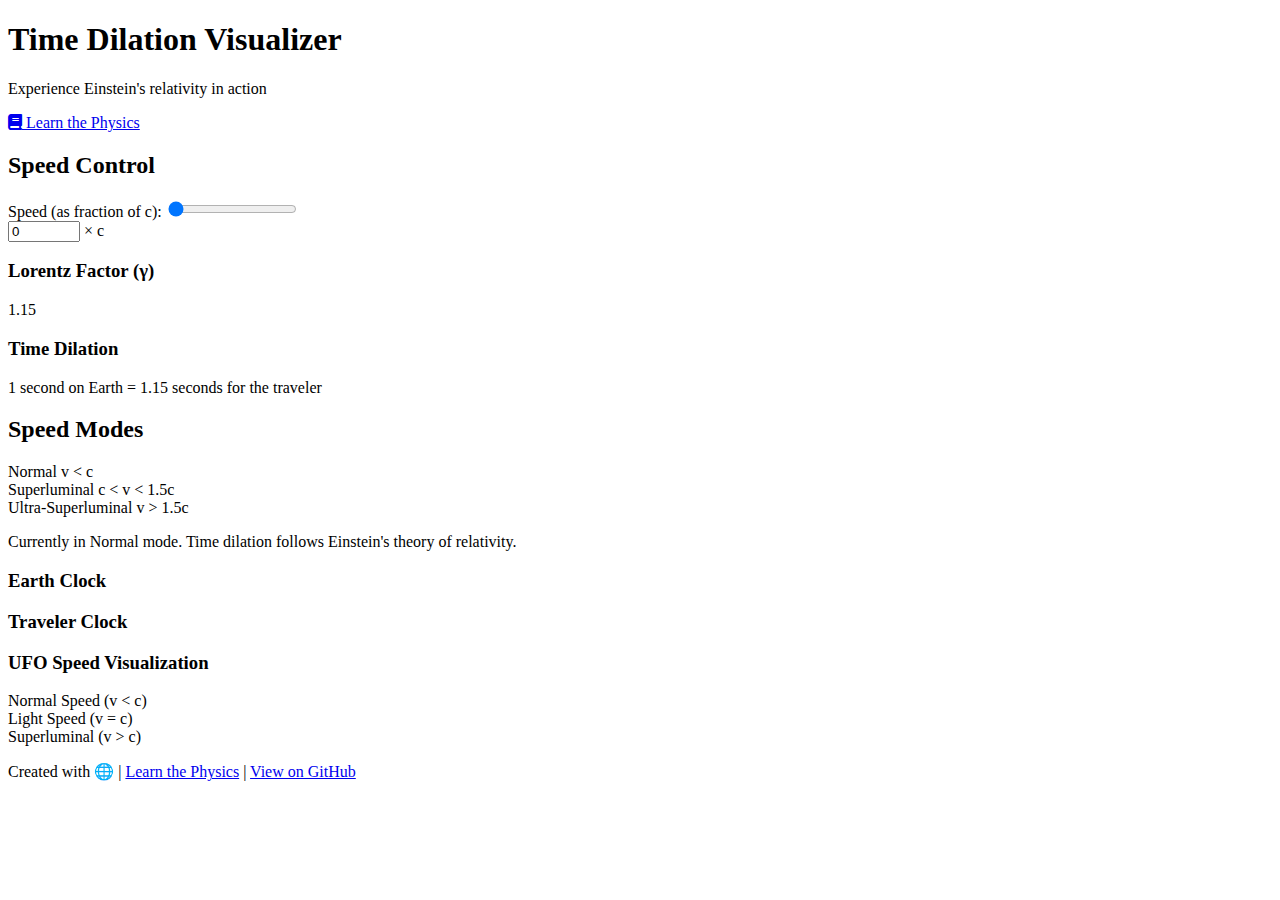
==== index.html @ 4be1224f "Add files via upload" ====
<!DOCTYPE html>
<html lang="en">
<head>
    <meta charset="UTF-8">
    <meta name="viewport" content="width=device-width, initial-scale=1.0">
    <meta name="description" content="Interactive Time Dilation Calculator - Visualize relativistic effects">
    <meta name="theme-color" content="#050505">
    <title>Time Dilation Visualizer</title>
    <!-- Favicon -->
    <link rel="icon" type="image/svg+xml" href="images/icon.svg">
    <link rel="icon" type="image/svg+xml" sizes="16x16" href="images/icon-16.svg">
    <link rel="icon" type="image/svg+xml" sizes="32x32" href="images/icon-32.svg">
    <!-- Prevent caching -->
    <meta http-equiv="Cache-Control" content="no-cache, no-store, must-revalidate">
    <meta http-equiv="Pragma" content="no-cache">
    <meta http-equiv="Expires" content="0">
    <!-- Direct CSS link to ensure it loads -->
    <link rel="stylesheet" href="css/style.css">
    <!-- Galaxy Background CSS -->
    <link rel="stylesheet" href="css/galaxy-background.css">
    <!-- Font Awesome for icons -->
    <link rel="stylesheet" href="https://cdnjs.cloudflare.com/ajax/libs/font-awesome/6.4.0/css/all.min.css">
    <!-- GSAP for animations -->
    <script src="https://cdnjs.cloudflare.com/ajax/libs/gsap/3.12.2/gsap.min.js"></script>
    <!-- PWA Support -->
    <link rel="manifest" href="manifest.json">
    <link rel="apple-touch-icon" href="images/icon-192.png">
    <!-- Error handling -->
    <script>
        // Global error handler
        window.onerror = function(message, source, lineno, colno, error) {
            console.error('JavaScript Error:', message, 'at', source, 'line:', lineno);
            alert('An error occurred: ' + message + '\nPlease check the console for details.');
            return true;
        };
    </script>
</head>
<body class="no-scroll">
    <!-- Galaxy Background Canvas will be created by JavaScript -->
    <div id="stars-container"></div>
    <div id="speed-lines-container"></div>
    <!-- Black hole and warp effects will be added by JavaScript -->
    
    <div class="app-container">
        <header>
            <div class="header-content">
                <h1 class="compact-heading">Time Dilation Visualizer</h1>
                <p class="tagline compact-tagline">Experience Einstein's relativity in action</p>
            </div>
            <div class="header-actions">
                <a href="explanation.html" class="learn-more-btn" title="Learn about the physics"><i class="fas fa-book"></i> Learn the Physics</a>
            </div>
        </header>

        <main class="main-layout">
            <div class="left-panel">
                <section class="calculator-section">
                    <div class="calculator-container">
                        <h2>Speed Control</h2>
                        <form id="dilation-form">
                            <div class="input-group">
                                <label for="speed-input">Speed (as fraction of c):</label>
                                <input type="range" id="speed-slider" min="0" max="2" step="0.01" value="0">
                                <div class="speed-display-container">
                                    <input type="number" id="speed-input" min="0" max="2" step="0.01" value="0">
                                    <span class="unit">× c</span>
                                </div>
                            </div>
                            <div class="result-container">
                                <div class="result-item glow-effect">
                                    <h3>Lorentz Factor (γ)</h3>
                                    <div id="lorentz-factor" class="result-value">1.15</div>
                                </div>
                                <div class="result-item glow-effect">
                                    <h3>Time Dilation</h3>
                                    <div id="time-dilation" class="result-value">
                                        1 second on Earth = <span id="dilated-time">1.15</span> seconds for the traveler
                                    </div>
                                </div>
                            </div>
                        </form>
                    </div>
                </section>

                <section class="mode-indicator-section">
                    <h2>Speed Modes</h2>
                    <div class="mode-indicators">
                        <div class="mode-indicator normal-mode active" data-mode="normal">
                            <span class="mode-dot"></span>
                            <div class="mode-info">
                                <span class="mode-label">Normal</span>
                                <span class="mode-range">v < c</span>
                            </div>
                        </div>
                        <div class="mode-indicator superluminal-mode" data-mode="superluminal">
                            <span class="mode-dot"></span>
                            <div class="mode-info">
                                <span class="mode-label">Superluminal</span>
                                <span class="mode-range">c < v < 1.5c</span>
                            </div>
                        </div>
                        <div class="mode-indicator ultra-superluminal-mode" data-mode="ultra">
                            <span class="mode-dot"></span>
                            <div class="mode-info">
                                <span class="mode-label">Ultra-Superluminal</span>
                                <span class="mode-range">v > 1.5c</span>
                            </div>
                        </div>
                    </div>
                    <div class="mode-description">
                        <p id="mode-description-text">
                            Currently in <span class="mode-name">Normal</span> mode. Time dilation follows Einstein's theory of relativity.
                        </p>
                    </div>
                </section>
            </div>

            <div class="right-panel">
                <section class="visualization-section">
                    <div class="visualization-container">
                        <div class="clocks-container">
                            <div class="earth-clock clock">
                                <h3>Earth Clock</h3>
                                <div class="clock-face glow-effect" id="earth-clock-face">
                                    <div class="clock-hand hour-hand" id="earth-hour-hand"></div>
                                    <div class="clock-hand minute-hand" id="earth-minute-hand"></div>
                                    <div class="clock-hand second-hand" id="earth-second-hand"></div>
                                    <div class="clock-center"></div>
                                    <div class="clock-numbers"></div>
                                </div>
                            </div>
                            <div class="traveler-clock clock">
                                <h3>Traveler Clock</h3>
                                <div class="clock-face glow-effect" id="traveler-clock-face">
                                    <div class="clock-hand hour-hand" id="traveler-hour-hand"></div>
                                    <div class="clock-hand minute-hand" id="traveler-minute-hand"></div>
                                    <div class="clock-hand second-hand" id="traveler-second-hand"></div>
                                    <div class="clock-center"></div>
                                    <div class="clock-numbers"></div>
                                </div>
                            </div>
                        </div>
                        
                        <div class="ufo-visual-card">
                            <h3>UFO Speed Visualization</h3>
                            <div class="ufo-visual-container">
                                <div class="ufo-visual-scene" id="ufo-visual-scene">
                                    <div class="ufo-visual-item" id="ufo-visual-normal">
                                        <div class="ufo-visual-saucer">
                                            <div class="ufo-visual-dome"></div>
                                            <div class="ufo-visual-body"></div>
                                            <div class="ufo-visual-lights"></div>
                                        </div>
                                        <div class="ufo-visual-label">Normal Speed (v < c)</div>
                                        <div class="ufo-visual-stars"></div>
                                    </div>
                                    <div class="ufo-visual-item" id="ufo-visual-lightspeed">
                                        <div class="ufo-visual-saucer">
                                            <div class="ufo-visual-dome"></div>
                                            <div class="ufo-visual-body"></div>
                                            <div class="ufo-visual-lights"></div>
                                            <div class="ufo-visual-trail"></div>
                                        </div>
                                        <div class="ufo-visual-label">Light Speed (v = c)</div>
                                        <div class="ufo-visual-stars"></div>
                                    </div>
                                    <div class="ufo-visual-item" id="ufo-visual-superluminal">
                                        <div class="ufo-visual-saucer">
                                            <div class="ufo-visual-dome"></div>
                                            <div class="ufo-visual-body"></div>
                                            <div class="ufo-visual-lights"></div>
                                            <div class="ufo-visual-trail"></div>
                                        </div>
                                        <div class="ufo-visual-blackhole"></div>
                                        <div class="ufo-visual-label">Superluminal (v > c)</div>
                                        <div class="ufo-visual-stars"></div>
                                    </div>
                                </div>
                            </div>
                        </div>
                        
                        <div class="ufo-effects-card">
                        </div>
                    </div>
                </section>
            </div>
        </main>

        <footer>
            <p>Created with 🌐 | <a href="explanation.html">Learn the Physics</a> | <a href="https://github.com/pranjalprateek6/time-dilation-visualizer" target="_blank">View on GitHub</a></p>
        </footer>
    </div>

    <!-- Galaxy Background Script -->
    <script src="js/galaxy-background.js"></script>
    <!-- Direct script inclusion to ensure it loads -->
    <script src="js/main.js"></script>
    <script>
        // Register service worker for PWA support
        if ('serviceWorker' in navigator) {
            window.addEventListener('load', () => {
                navigator.serviceWorker.register('/service-worker.js')
                    .then(registration => {
                        console.log('Service Worker registered with scope:', registration.scope);
                    })
                    .catch(error => {
                        console.error('Service Worker registration failed:', error);
                    });
            });
        }
        
        // Update mode description based on speed
        function updateModeDescription(speed) {
            const modeDescriptionText = document.getElementById('mode-description-text');
            const modeIndicators = document.querySelectorAll('.mode-indicator');
            
            // Remove active class from all indicators
            modeIndicators.forEach(indicator => {
                indicator.classList.remove('active');
            });
            
            let modeName, modeDescription;
            
            if (speed >= 1.5) {
                // Ultra-superluminal
                modeName = "Ultra-Superluminal";
                modeDescription = "Exploring exotic physics with imaginary time. This is purely theoretical.";
                document.querySelector('.mode-indicator[data-mode="ultra"]').classList.add('active');
            } else if (speed >= 1) {
                // Superluminal
                modeName = "Superluminal";
                modeDescription = "Beyond light speed where time flows backwards. A theoretical visualization.";
                document.querySelector('.mode-indicator[data-mode="superluminal"]').classList.add('active');
            } else {
                // Normal
                modeName = "Normal";
                modeDescription = "Time dilation follows Einstein's theory of relativity.";
                document.querySelector('.mode-indicator[data-mode="normal"]').classList.add('active');
            }
            
            modeDescriptionText.innerHTML = `Currently in <span class="mode-name">${modeName}</span> mode. ${modeDescription}`;
        }
        
        // Add event listener to update mode description when speed changes
        document.addEventListener('DOMContentLoaded', function() {
            const speedSlider = document.getElementById('speed-slider');
            const speedInput = document.getElementById('speed-input');
            
            if (speedSlider) {
                speedSlider.addEventListener('input', function() {
                    updateModeDescription(parseFloat(this.value));
                });
            }
            
            if (speedInput) {
                speedInput.addEventListener('input', function() {
                    updateModeDescription(parseFloat(this.value));
                });
            }
            
            // Initial update
            updateModeDescription(0.5);
            
            // Add click event listeners to mode indicators
            document.querySelectorAll('.mode-indicator').forEach(indicator => {
                indicator.addEventListener('click', function() {
                    let targetSpeed;
                    
                    switch(this.getAttribute('data-mode')) {
                        case 'normal':
                            targetSpeed = 0.5;
                            break;
                        case 'superluminal':
                            targetSpeed = 1.2;
                            break;
                        case 'ultra':
                            targetSpeed = 1.7;
                            break;
                        default:
                            targetSpeed = 0.5;
                    }
                    
                    // Update slider and input values
                    if (speedSlider) speedSlider.value = targetSpeed;
                    if (speedInput) speedInput.value = targetSpeed;
                    
                    // Trigger the change event
                    const event = new Event('input');
                    speedSlider.dispatchEvent(event);
                });
            });
        });
    </script>
</body>
</html>
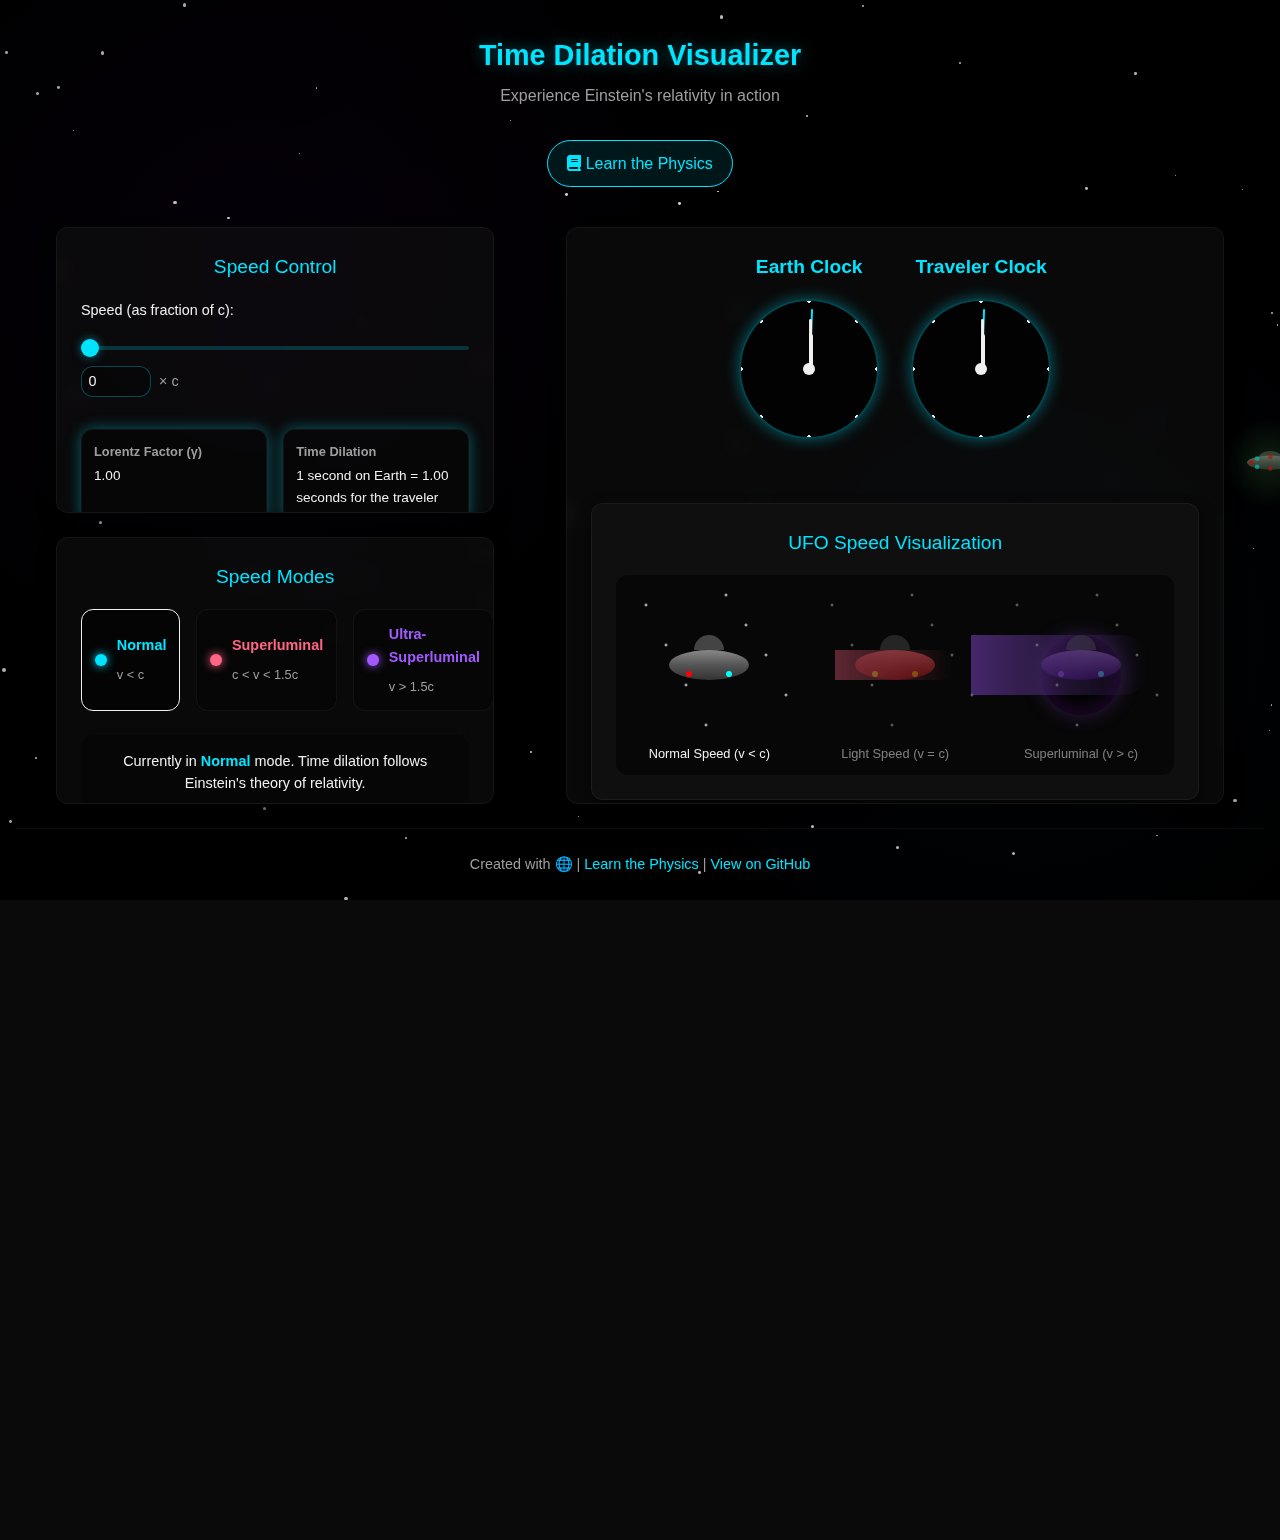
==== commit 22d2bb26: "index.html" ====
--- a/index.html
+++ b/index.html
@@ -187,7 +187,7 @@
         </main>
 
         <footer>
-            <p>Created with 🌐 | <a href="explanation.html">Learn the Physics</a> | <a href="https://github.com/pranjalprateek6/time-dilation-visualizer" target="_blank">View on GitHub</a></p>
+            <p>Created with 🌐 | <a href="explanation.html">Learn the Physics</a> | <a href="https://github.com/pranjalprateek6/Time-Dilation-Visualizer" target="_blank">View on GitHub</a></p>
         </footer>
     </div>
 
@@ -292,4 +292,4 @@
         });
     </script>
 </body>
-</html> +</html> 
--- a/css/style.css
+++ b/css/style.css
@@ -0,0 +1,2214 @@
+/* Global Styles */
+:root {
+    --primary-color: #00e5ff;
+    --secondary-color: #ff6584;
+    --tertiary-color: #a259ff;
+    --background-color: #0a0a0a;
+    --surface-color: #121212;
+    --dark-color: #000000;
+    --light-color: #f0f0f0;
+    --gray-color: #9e9e9e;
+    --success-color: #38b000;
+    --border-radius: 12px;
+    --box-shadow: 0 8px 16px rgba(0, 0, 0, 0.6);
+    --transition: all 0.3s ease;
+    --glow: 0 0 15px rgba(0, 229, 255, 0.4);
+    --superluminal-glow: 0 0 20px rgba(255, 101, 132, 0.5);
+    --ultra-superluminal-glow: 0 0 25px rgba(162, 89, 255, 0.6);
+}
+
+* {
+    margin: 0;
+    padding: 0;
+    box-sizing: border-box;
+}
+
+body {
+    font-family: 'Segoe UI', Tahoma, Geneva, Verdana, sans-serif;
+    line-height: 1.6;
+    color: var(--light-color);
+    background-color: var(--background-color);
+    background-image: 
+        radial-gradient(circle at 10% 20%, rgba(0, 229, 255, 0.05) 0%, transparent 30%),
+        radial-gradient(circle at 90% 80%, rgba(255, 101, 132, 0.05) 0%, transparent 30%),
+        linear-gradient(to bottom, var(--background-color), var(--dark-color));
+    background-attachment: fixed;
+    overflow-x: hidden;
+    transition: background-color 1s ease;
+}
+
+/* No scroll for the first page */
+body.no-scroll {
+    height: 100vh;
+    overflow: hidden;
+}
+
+/* App container for full-height layout */
+.app-container {
+    display: flex;
+    flex-direction: column;
+    height: 100vh;
+    max-height: 100vh;
+    margin-right: 1rem;
+    margin-left: 1rem;
+}
+
+/* Superluminal state */
+body.superluminal {
+    background-color: var(--dark-color);
+    background-image: 
+        radial-gradient(circle at 10% 20%, rgba(255, 101, 132, 0.1) 0%, transparent 30%),
+        radial-gradient(circle at 90% 80%, rgba(255, 101, 132, 0.1) 0%, transparent 30%),
+        linear-gradient(to bottom, #1a0010, var(--dark-color));
+    transition: background-color 0.8s ease, background-image 0.8s ease;
+}
+
+/* Ultra-superluminal state (for speeds > 1.5c) */
+body.ultra-superluminal {
+    background-color: var(--dark-color);
+    background-image: 
+        radial-gradient(circle at 10% 20%, rgba(162, 89, 255, 0.15) 0%, transparent 30%),
+        radial-gradient(circle at 90% 80%, rgba(162, 89, 255, 0.15) 0%, transparent 30%),
+        linear-gradient(to bottom, #100030, var(--dark-color));
+    transition: background-color 0.8s ease, background-image 0.8s ease;
+}
+
+body.superluminal .primary-color {
+    color: var(--secondary-color);
+}
+
+body.superluminal .glow-effect {
+    box-shadow: var(--superluminal-glow);
+}
+
+body.ultra-superluminal .primary-color {
+    color: var(--tertiary-color);
+}
+
+body.ultra-superluminal .glow-effect {
+    box-shadow: var(--ultra-superluminal-glow);
+}
+
+/* Stars container */
+#stars-container {
+    position: fixed;
+    top: 0;
+    left: 0;
+    width: 100%;
+    height: 100%;
+    z-index: -1;
+    pointer-events: none;
+    overflow: hidden;
+}
+
+/* Star element */
+.star {
+    position: absolute;
+    background-color: #fff;
+    border-radius: 50%;
+    animation: twinkle 4s infinite ease-in-out;
+}
+
+@keyframes twinkle {
+    0%, 100% { opacity: 0.3; }
+    50% { opacity: 1; }
+}
+
+/* Header links and buttons */
+a {
+    color: var(--primary-color);
+    text-decoration: none;
+    transition: var(--transition);
+}
+
+a:hover {
+    color: var(--primary-color);
+    text-shadow: var(--glow);
+}
+
+body.superluminal a {
+    color: var(--secondary-color);
+}
+
+body.superluminal a:hover {
+    color: var(--secondary-color);
+    text-shadow: var(--superluminal-glow);
+}
+
+body.ultra-superluminal a {
+    color: var(--tertiary-color);
+}
+
+body.ultra-superluminal a:hover {
+    color: var(--tertiary-color);
+    text-shadow: var(--ultra-superluminal-glow);
+}
+
+/* Footer links should change with mode */
+footer {
+    padding: 1rem;
+    text-align: center;
+    font-size: 0.9rem;
+    color: var(--gray-color);
+    border-top: 1px solid rgba(255, 255, 255, 0.05);
+    flex-shrink: 0;
+}
+
+footer i {
+    color: var(--secondary-color);
+    margin: 0 0.2rem;
+}
+
+/* Footer links should change with mode */
+footer a {
+    color: var(--primary-color);
+    transition: var(--transition);
+}
+
+footer a:hover {
+    color: var(--primary-color);
+    text-shadow: var(--glow);
+}
+
+body.superluminal footer a {
+    color: var(--secondary-color);
+}
+
+body.superluminal footer a:hover {
+    color: var(--secondary-color);
+    text-shadow: var(--superluminal-glow);
+}
+
+body.ultra-superluminal footer a {
+    color: var(--tertiary-color);
+}
+
+body.ultra-superluminal footer a:hover {
+    color: var(--tertiary-color);
+    text-shadow: var(--ultra-superluminal-glow);
+}
+
+/* Layout */
+header, footer {
+    padding: 1.5rem;
+    text-align: center;
+}
+
+header {
+    display: flex;
+    flex-direction: column;
+    align-items: center;
+    justify-content: center;
+    padding-top: 2rem;
+    padding-bottom: 1rem;
+    flex-shrink: 0;
+}
+
+.header-content {
+    margin-bottom: 1rem;
+}
+
+nav {
+    margin-top: 0.5rem;
+}
+
+/* Learn More button */
+.learn-more-btn {
+    display: inline-block;
+    padding: 0.6rem 1.2rem;
+    background-color: rgba(0, 229, 255, 0.1);
+    border: 1px solid var(--primary-color);
+    border-radius: 30px;
+    color: var(--primary-color);
+    font-weight: 500;
+    transition: var(--transition);
+}
+
+.learn-more-btn:hover {
+    background-color: rgba(0, 229, 255, 0.2);
+    transform: translateY(-2px);
+    box-shadow: 0 4px 8px rgba(0, 229, 255, 0.2);
+}
+
+body.superluminal .learn-more-btn {
+    background-color: rgba(255, 101, 132, 0.1);
+    border-color: var(--secondary-color);
+    color: var(--secondary-color);
+}
+
+body.superluminal .learn-more-btn:hover {
+    background-color: rgba(255, 101, 132, 0.2);
+    box-shadow: 0 4px 8px rgba(255, 101, 132, 0.2);
+}
+
+body.ultra-superluminal .learn-more-btn {
+    background-color: rgba(162, 89, 255, 0.1);
+    border-color: var(--tertiary-color);
+    color: var(--tertiary-color);
+}
+
+body.ultra-superluminal .learn-more-btn:hover {
+    background-color: rgba(162, 89, 255, 0.2);
+    box-shadow: 0 4px 8px rgba(162, 89, 255, 0.2);
+}
+
+h1 {
+    font-size: 2.5rem;
+    margin-bottom: 0.5rem;
+    color: var(--primary-color);
+    text-shadow: var(--glow);
+}
+
+body.superluminal h1 {
+    color: var(--secondary-color);
+    text-shadow: var(--superluminal-glow);
+}
+
+body.ultra-superluminal h1 {
+    color: var(--tertiary-color);
+    text-shadow: var(--ultra-superluminal-glow);
+}
+
+.tagline {
+    font-size: 1.2rem;
+    color: var(--gray-color);
+    margin-bottom: 1rem;
+}
+
+/* Main layout */
+main.main-layout {
+    display: flex;
+    flex: 1;
+    overflow: hidden;
+    gap: 1.5rem;
+    padding: 0;
+    margin-right: 1rem;
+    margin-left: 1rem;
+}
+
+.left-panel,
+.right-panel {
+    display: flex;
+    flex-direction: column;
+    gap: 1.5rem;
+    padding: 1.5rem;
+    max-height: calc(100vh - 120px);
+    overflow-y: auto;
+}
+
+.left-panel {
+    flex: 0 0 40%;
+    min-width: 300px;
+}
+
+.right-panel {
+    flex: 0 0 60%;
+    display: flex;
+    flex-direction: column;
+    gap: 1.5rem;
+    padding: 1.5rem 3rem 1.5rem 1.5rem;
+    max-height: calc(100vh - 120px);
+    overflow-y: auto;
+}
+
+/* Sections */
+section {
+    margin-bottom: 2rem;
+    background-color: rgba(18, 18, 18, 0.5);
+    border-radius: var(--border-radius);
+    box-shadow: var(--box-shadow);
+    overflow: hidden;
+    backdrop-filter: blur(10px);
+    -webkit-backdrop-filter: blur(10px);
+    border: 1px solid rgba(255, 255, 255, 0.05);
+    transition: var(--transition);
+}
+
+section:hover {
+    background-color: rgba(18, 18, 18, 0.7);
+    transform: translateY(-2px);
+}
+
+/* Visualization Section */
+.visualization-section {
+    margin: 0;
+    padding: 1.5rem;
+    background-color: rgba(18, 18, 18, 0.5);
+    border-radius: var(--border-radius);
+    box-shadow: var(--box-shadow);
+    border: 1px solid rgba(255, 255, 255, 0.05);
+}
+
+.visualization-container {
+    margin: 0;
+    display: flex;
+    flex-direction: column;
+    justify-content: space-between;
+    align-items: center;
+    width: 100%;
+    height: 100%;
+}
+
+/* Calculator Section */
+.calculator-section {
+    margin: 0;
+    padding: 1.5rem;
+    background-color: rgba(18, 18, 18, 0.5);
+    border-radius: var(--border-radius);
+    box-shadow: var(--box-shadow);
+    border: 1px solid rgba(255, 255, 255, 0.05);
+}
+
+.calculator-container {
+    width: 100%;
+}
+
+.calculator-container h2 {
+    text-align: center;
+    margin-bottom: 1rem;
+    color: var(--primary-color);
+    font-size: 1.2rem;
+}
+
+body.superluminal .calculator-container h2 {
+    color: var(--secondary-color);
+}
+
+body.ultra-superluminal .calculator-container h2 {
+    color: var(--tertiary-color);
+}
+
+#dilation-form {
+    display: flex;
+    flex-direction: column;
+    gap: 1rem;
+}
+
+.input-group {
+    width: 100%;
+    margin-bottom: 1rem;
+}
+
+.input-group label {
+    display: block;
+    margin-bottom: 0.5rem;
+    font-weight: 500;
+    font-size: 0.9rem;
+}
+
+.result-container {
+    display: grid;
+    grid-template-columns: repeat(2, 1fr);
+    gap: 1rem;
+    width: 100%;
+}
+
+.result-item {
+    padding: 0.75rem;
+    border-radius: var(--border-radius);
+    background-color: rgba(0, 0, 0, 0.3);
+    border: 1px solid rgba(255, 255, 255, 0.05);
+}
+
+.result-item h3 {
+    font-size: 0.8rem;
+    margin-bottom: 0.2rem;
+    color: var(--gray-color);
+}
+
+.result-value {
+    font-size: 0.85rem;
+    font-weight: 500;
+    color: var(--light-color);
+}
+
+/* Slider and input styling */
+input[type="range"] {
+    -webkit-appearance: none;
+    width: 100%;
+    height: 4px;
+    margin: 1rem 0;
+    background: rgba(0, 229, 255, 0.2);
+    border-radius: 2px;
+    transition: var(--transition);
+}
+
+input[type="range"]::-webkit-slider-thumb {
+    -webkit-appearance: none;
+    width: 18px;
+    height: 18px;
+    background: var(--primary-color);
+    border-radius: 50%;
+    cursor: pointer;
+    box-shadow: 0 0 10px rgba(0, 229, 255, 0.5);
+    transition: var(--transition);
+}
+
+input[type="range"]::-moz-range-thumb {
+    width: 18px;
+    height: 18px;
+    background: var(--primary-color);
+    border-radius: 50%;
+    cursor: pointer;
+    box-shadow: 0 0 10px rgba(0, 229, 255, 0.5);
+    transition: var(--transition);
+    border: none;
+}
+
+input[type="range"]:hover::-webkit-slider-thumb {
+    box-shadow: 0 0 15px rgba(0, 229, 255, 0.6);
+}
+
+input[type="range"]:hover::-moz-range-thumb {
+    box-shadow: 0 0 15px rgba(0, 229, 255, 0.6);
+}
+
+body.superluminal input[type="range"] {
+    background: rgba(255, 101, 132, 0.2);
+}
+
+body.superluminal input[type="range"]::-webkit-slider-thumb {
+    background: var(--secondary-color);
+    box-shadow: 0 0 10px rgba(255, 101, 132, 0.5);
+}
+
+body.superluminal input[type="range"]::-moz-range-thumb {
+    background: var(--secondary-color);
+    box-shadow: 0 0 10px rgba(255, 101, 132, 0.5);
+}
+
+body.ultra-superluminal input[type="range"] {
+    background: rgba(162, 89, 255, 0.2);
+}
+
+body.ultra-superluminal input[type="range"]::-webkit-slider-thumb {
+    background: var(--tertiary-color);
+    box-shadow: 0 0 10px rgba(162, 89, 255, 0.5);
+}
+
+body.ultra-superluminal input[type="range"]::-moz-range-thumb {
+    background: var(--tertiary-color);
+    box-shadow: 0 0 10px rgba(162, 89, 255, 0.5);
+}
+
+.speed-display-container {
+    display: flex;
+    align-items: center;
+    gap: 0.5rem;
+}
+
+input[type="number"] {
+    width: 70px;
+    padding: 0.4rem;
+    font-size: 0.9rem;
+    background: rgba(0, 0, 0, 0.3);
+    border: 1px solid rgba(0, 229, 255, 0.3);
+    border-radius: var(--border-radius);
+    color: var(--light-color);
+    transition: var(--transition);
+    -moz-appearance: textfield;
+}
+
+input[type="number"]:hover,
+input[type="number"]:focus {
+    background: rgba(0, 0, 0, 0.5);
+    border-color: var(--primary-color);
+    box-shadow: 0 0 10px rgba(0, 229, 255, 0.3);
+    outline: none;
+}
+
+body.superluminal input[type="number"] {
+    border-color: rgba(255, 101, 132, 0.3);
+}
+
+body.superluminal input[type="number"]:hover,
+body.superluminal input[type="number"]:focus {
+    border-color: var(--secondary-color);
+    box-shadow: 0 0 10px rgba(255, 101, 132, 0.3);
+}
+
+body.ultra-superluminal input[type="number"] {
+    border-color: rgba(162, 89, 255, 0.3);
+}
+
+body.ultra-superluminal input[type="number"]:hover,
+body.ultra-superluminal input[type="number"]:focus {
+    border-color: var(--tertiary-color);
+    box-shadow: 0 0 10px rgba(162, 89, 255, 0.3);
+}
+
+.unit {
+    font-size: 0.9rem;
+    color: var(--gray-color);
+    transition: var(--transition);
+}
+
+/* Remove spinner buttons from number input */
+input[type="number"]::-webkit-inner-spin-button,
+input[type="number"]::-webkit-outer-spin-button {
+    -webkit-appearance: none;
+    margin: 0;
+}
+
+/* Mode Indicator Section */
+.mode-indicator-section {
+    margin: 0;
+    padding: 1.5rem;
+    background-color: rgba(18, 18, 18, 0.5);
+    border-radius: var(--border-radius);
+    box-shadow: var(--box-shadow);
+    border: 1px solid rgba(255, 255, 255, 0.05);
+}
+
+.mode-indicator-section h2 {
+    text-align: center;
+    margin-bottom: 1.5rem;
+    color: var(--primary-color);
+}
+
+body.superluminal .mode-indicator-section h2 {
+    color: var(--secondary-color);
+}
+
+body.ultra-superluminal .mode-indicator-section h2 {
+    color: var(--tertiary-color);
+}
+
+.mode-indicators {
+    display: flex;
+    flex-direction: row;
+    gap: 1rem;
+    margin-bottom: 1.5rem;
+    justify-content: space-between;
+}
+
+.mode-indicator {
+    margin: 0;
+    flex: 1;
+    display: flex;
+    align-items: center;
+    padding: 0.8rem;
+    border-radius: var(--border-radius);
+    background-color: rgba(0, 0, 0, 0.3);
+    border: 1px solid rgba(255, 255, 255, 0.05);
+    transition: var(--transition);
+}
+
+.mode-indicator:hover {
+    background-color: rgba(0, 0, 0, 0.5);
+    transform: translateY(-2px);
+}
+
+.mode-indicator.active {
+    border-color: currentColor;
+    background-color: rgba(0, 0, 0, 0.5);
+}
+
+.mode-dot {
+    width: 12px;
+    height: 12px;
+    border-radius: 50%;
+    margin-right: 10px;
+    transition: var(--transition);
+}
+
+.normal-mode .mode-dot {
+    background-color: var(--primary-color);
+    box-shadow: 0 0 10px var(--primary-color);
+}
+
+.superluminal-mode .mode-dot {
+    background-color: var(--secondary-color);
+    box-shadow: 0 0 10px var(--secondary-color);
+}
+
+.ultra-superluminal-mode .mode-dot {
+    background-color: var(--tertiary-color);
+    box-shadow: 0 0 10px var(--tertiary-color);
+}
+
+.mode-info {
+    min-width: 0;
+    flex: 1;
+    display: flex;
+    flex-direction: column;
+    gap: 0.3rem;
+}
+
+.mode-label {
+    font-weight: 600;
+    font-size: 0.9rem;
+    margin-bottom: 0.2rem;
+    white-space: normal;
+    overflow-wrap: break-word;
+    word-wrap: break-word;
+    hyphens: auto;
+}
+
+.normal-mode .mode-label {
+    color: var(--primary-color);
+}
+
+.superluminal-mode .mode-label {
+    color: var(--secondary-color);
+}
+
+.ultra-superluminal-mode .mode-label {
+    color: var(--tertiary-color);
+}
+
+.mode-range {
+    font-size: 0.8rem;
+    color: var(--gray-color);
+    white-space: normal;
+    overflow-wrap: break-word;
+    word-wrap: break-word;
+    hyphens: auto;
+}
+
+.mode-description {
+    background-color: rgba(0, 0, 0, 0.3);
+    padding: 1rem;
+    border-radius: var(--border-radius);
+    text-align: center;
+    font-size: 0.9rem;
+    line-height: 1.5;
+}
+
+.mode-name {
+    font-weight: 600;
+}
+
+body:not(.superluminal):not(.ultra-superluminal) .mode-name {
+    color: var(--primary-color);
+}
+
+body.superluminal .mode-name {
+    color: var(--secondary-color);
+}
+
+body.ultra-superluminal .mode-name {
+    color: var(--tertiary-color);
+}
+
+/* Clock styling */
+.clock {
+    margin: 0;
+    display: flex;
+    flex-direction: column;
+    align-items: center;
+}
+
+.clock h3 {
+    margin-bottom: 1rem;
+    font-size: 1.2rem;
+    text-align: center;
+}
+
+/* Earth Clock always cyan */
+.earth-clock h3 {
+    color: var(--primary-color);
+}
+
+.earth-clock .clock-face {
+    border-color: rgba(0, 229, 255, 0.3);
+    box-shadow: var(--glow);
+}
+
+.earth-clock .second-hand {
+    background-color: var(--primary-color);
+}
+
+/* Traveler Clock changes with mode */
+.traveler-clock h3 {
+    color: var(--primary-color);
+    transition: var(--transition);
+}
+
+body.superluminal .traveler-clock h3 {
+    color: var(--secondary-color);
+}
+
+body.ultra-superluminal .traveler-clock h3 {
+    color: var(--tertiary-color);
+}
+
+.traveler-clock .clock-face {
+    border-color: rgba(0, 229, 255, 0.3);
+    box-shadow: var(--glow);
+    transition: var(--transition);
+}
+
+body.superluminal .traveler-clock .clock-face {
+    border-color: rgba(255, 101, 132, 0.3);
+    box-shadow: var(--superluminal-glow);
+}
+
+body.ultra-superluminal .traveler-clock .clock-face {
+    border-color: rgba(162, 89, 255, 0.3);
+    box-shadow: var(--ultra-superluminal-glow);
+}
+
+.traveler-clock .second-hand {
+    background-color: var(--primary-color);
+    transition: var(--transition);
+}
+
+body.superluminal .traveler-clock .second-hand {
+    background-color: var(--secondary-color);
+}
+
+body.ultra-superluminal .traveler-clock .second-hand {
+    background-color: var(--tertiary-color);
+}
+
+.clock-face {
+    position: relative;
+    width: 140px;
+    height: 140px;
+    border-radius: 50%;
+    background-color: rgba(0, 0, 0, 0.7);
+    border: 2px solid rgba(255, 255, 255, 0.1);
+    box-shadow: var(--glow);
+    display: flex;
+    justify-content: center;
+    align-items: center;
+    transition: var(--transition);
+}
+
+.earth-clock .clock-face {
+    border-color: rgba(0, 229, 255, 0.3);
+}
+
+.traveler-clock .clock-face {
+    border-color: rgba(0, 229, 255, 0.3);
+}
+
+.clock-hand {
+    position: absolute;
+    bottom: 50%;
+    left: 50%;
+    transform-origin: bottom center;
+    background-color: var(--light-color);
+    border-radius: 10px;
+    transform: translateX(-50%);
+}
+
+.hour-hand {
+    width: 4px;
+    height: 35px;
+    background-color: var(--light-color);
+    z-index: 3;
+}
+
+.minute-hand {
+    width: 3px;
+    height: 50px;
+    background-color: var(--light-color);
+    z-index: 2;
+}
+
+.second-hand {
+    width: 2px;
+    height: 60px;
+    background-color: var(--primary-color);
+    z-index: 1;
+    transition: transform 0.2s cubic-bezier(0.4, 2.08, 0.55, 0.44);
+}
+
+.clock-center {
+    position: absolute;
+    width: 12px;
+    height: 12px;
+    border-radius: 50%;
+    background-color: var(--light-color);
+    z-index: 4;
+}
+
+.clock-numbers {
+    position: absolute;
+    width: 100%;
+    height: 100%;
+}
+
+.clock-numbers::before {
+    content: '';
+    position: absolute;
+    width: 100%;
+    height: 100%;
+    border-radius: 50%;
+    background: 
+        radial-gradient(circle at 50% 0%, var(--light-color) 2px, transparent 2px),
+        radial-gradient(circle at 100% 50%, var(--light-color) 2px, transparent 2px),
+        radial-gradient(circle at 50% 100%, var(--light-color) 2px, transparent 2px),
+        radial-gradient(circle at 0% 50%, var(--light-color) 2px, transparent 2px),
+        radial-gradient(circle at 85.4% 14.6%, var(--light-color) 2px, transparent 2px),
+        radial-gradient(circle at 85.4% 85.4%, var(--light-color) 2px, transparent 2px),
+        radial-gradient(circle at 14.6% 85.4%, var(--light-color) 2px, transparent 2px),
+        radial-gradient(circle at 14.6% 14.6%, var(--light-color) 2px, transparent 2px);
+}
+
+.clock-details {
+    margin-top: 0.5rem;
+    text-align: center;
+    font-size: 0.9rem;
+    color: var(--gray-color);
+}
+
+.clock-time {
+    font-size: 1.1rem;
+    font-weight: 500;
+    color: var(--light-color);
+    margin-bottom: 0.3rem;
+    white-space: normal;
+    overflow-wrap: break-word;
+    word-wrap: break-word;
+    hyphens: auto;
+}
+
+.clock-date {
+    font-size: 0.8rem;
+}
+
+/* Spaceship styling */
+.spaceship-container {
+    position: relative;
+    width: 100%;
+    height: 80px;
+    display: flex;
+    align-items: center;
+    justify-content: center;
+    margin: 2rem 0;
+}
+
+.spaceship {
+    position: relative;
+    font-size: 2rem;
+    color: var(--light-color);
+    z-index: 2;
+    transition: transform 0.5s ease;
+    animation: moveSpaceship 3s infinite alternate ease-in-out;
+}
+
+.spaceship i {
+    filter: drop-shadow(0 0 5px var(--primary-color));
+    transition: var(--transition);
+}
+
+body.superluminal .spaceship i {
+    filter: drop-shadow(0 0 5px var(--secondary-color));
+}
+
+body.ultra-superluminal .spaceship i {
+    filter: drop-shadow(0 0 5px var(--tertiary-color));
+}
+
+.spaceship-trail {
+    position: absolute;
+    height: 3px;
+    width: 80%;
+    background: linear-gradient(to right, transparent, var(--primary-color));
+    top: 50%;
+    left: 10%;
+    transform: translateY(-50%);
+    z-index: 1;
+    opacity: 0.6;
+    border-radius: 3px;
+    animation: trailPulse 2s infinite;
+}
+
+body.superluminal .spaceship-trail {
+    background: linear-gradient(to right, transparent, var(--secondary-color));
+    animation: trailPulseFast 1.5s infinite;
+}
+
+body.ultra-superluminal .spaceship-trail {
+    background: linear-gradient(to right, transparent, var(--tertiary-color));
+    animation: trailPulseFaster 1s infinite;
+}
+
+/* Animations */
+@keyframes moveSpaceship {
+    0% {
+        transform: translateX(-20px);
+    }
+    100% {
+        transform: translateX(20px);
+    }
+}
+
+@keyframes trailPulse {
+    0% {
+        opacity: 0.3;
+    }
+    50% {
+        opacity: 0.6;
+    }
+    100% {
+        opacity: 0.3;
+    }
+}
+
+@keyframes trailPulseFast {
+    0% {
+        opacity: 0.4;
+    }
+    50% {
+        opacity: 0.7;
+    }
+    100% {
+        opacity: 0.4;
+    }
+}
+
+@keyframes trailPulseFaster {
+    0% {
+        opacity: 0.5;
+    }
+    50% {
+        opacity: 0.8;
+    }
+    100% {
+        opacity: 0.5;
+    }
+}
+
+/* Responsive styles */
+@media (max-width: 1200px) {
+    .left-panel {
+        flex: 0 0 45%;
+    }
+    
+    .right-panel {
+        flex: 0 0 55%;
+    }
+}
+
+@media (max-width: 992px) {
+    main.main-layout {
+        flex-direction: column;
+    }
+
+    .left-panel,
+    .right-panel {
+        flex: none;
+        width: 100%;
+        max-width: none;
+    }
+
+    .clocks-container {
+        grid-template-columns: repeat(2, 1fr);
+        gap: 1rem;
+    }
+}
+
+@media (max-width: 768px) {
+    #dilation-form {
+        flex-direction: column;
+        gap: 1rem;
+    }
+    
+    .input-group, .result-container {
+        width: 100%;
+    }
+    
+    .result-container {
+        flex-direction: row;
+        flex-wrap: wrap;
+    }
+    
+    .result-item {
+        flex: 1 1 calc(50% - 0.4rem);
+        min-width: 200px;
+    }
+
+    .clocks-container {
+        grid-template-columns: 1fr;
+    }
+
+    .ufo-visual-container {
+        height: 300px;
+    }
+    
+    .ufo-visual-scene {
+        flex-direction: column;
+    }
+    
+    .ufo-visual-item {
+        width: 100%;
+        height: 33.33%;
+    }
+    
+    .ufo-visual-label {
+        bottom: 0;
+    }
+
+    .explanation-page {
+        padding: 1rem;
+    }
+    
+    .explanation-page .content {
+        padding: 1.5rem;
+    }
+    
+    .explanation-page h1 {
+        font-size: 1.8rem;
+    }
+    
+    .explanation-page h2 {
+        font-size: 1.3rem;
+    }
+    
+    .explanation-page h3 {
+        font-size: 1.1rem;
+    }
+
+    .calculator-section,
+    .mode-indicator-section,
+    .clock-card,
+    .ufo-speed-card,
+    .ufo-visual-card,
+    .ufo-effects-card,
+    .visualization-section {
+        padding: 1.25rem;
+    }
+
+    .left-panel,
+    .right-panel {
+        padding: 1.25rem;
+        gap: 1.25rem;
+    }
+    
+    .right-panel {
+        padding-right: 2.5rem;
+    }
+
+    main.main-layout {
+        gap: 1.25rem;
+    }
+
+    .result-item {
+        padding: 0.6rem;
+    }
+    
+    .result-item h3 {
+        font-size: 0.75rem;
+    }
+    
+    .result-value {
+        font-size: 0.8rem;
+    }
+
+    .clock-card {
+        margin-bottom: 3rem;
+    }
+    
+    .clocks-container {
+        margin-bottom: 3rem;
+    }
+
+    .clock-card::after {
+        bottom: -1.5rem;
+    }
+}
+
+@media (max-width: 480px) {
+    .left-panel,
+    .right-panel {
+        padding: 1rem;
+        gap: 1rem;
+    }
+    
+    .right-panel {
+        padding-right: 2rem;
+    }
+
+    .calculator-section,
+    .mode-indicator-section,
+    .clock-card,
+    .ufo-speed-card,
+    .ufo-visual-card,
+    .ufo-effects-card,
+    .visualization-section {
+        padding: 1rem;
+    }
+
+    h1 {
+        font-size: 1.8rem;
+    }
+    
+    .tagline {
+        font-size: 1rem;
+    }
+    
+    #speed-slider {
+        margin-bottom: 0.5rem;
+    }
+    
+    .clock-face {
+        width: 120px;
+        height: 120px;
+    }
+    
+    .hour-hand {
+        height: 30px;
+    }
+    
+    .minute-hand {
+        height: 45px;
+    }
+    
+    .second-hand {
+        height: 55px;
+    }
+
+    .clock-card {
+        margin-bottom: 2.5rem;
+    }
+    
+    .clocks-container {
+        margin-bottom: 2.5rem;
+    }
+
+    .clock-card::after {
+        bottom: -1.25rem;
+    }
+}
+
+/* Touch device optimizations */
+@media (hover: none) and (pointer: coarse) {
+    .input-group label, button, input[type="number"] {
+        font-size: 1.1rem;
+        padding: 0.7rem;
+    }
+    
+    a:hover {
+        transform: none;
+    }
+    
+    a:active {
+        transform: scale(0.98);
+    }
+}
+
+/* Glow and pulse effects */
+.glow-effect {
+    box-shadow: var(--glow);
+}
+
+body.superluminal .glow-effect {
+    box-shadow: var(--superluminal-glow);
+}
+
+body.ultra-superluminal .glow-effect {
+    box-shadow: var(--ultra-superluminal-glow);
+}
+
+.pulse {
+    animation: pulse 2s infinite;
+}
+
+body.superluminal .pulse {
+    animation: pulseFast 1.5s infinite;
+}
+
+body.ultra-superluminal .pulse {
+    animation: pulseFaster 1s infinite;
+}
+
+@keyframes pulse {
+    0% {
+        box-shadow: 0 0 0 0 rgba(0, 229, 255, 0.4);
+    }
+    70% {
+        box-shadow: 0 0 0 10px rgba(0, 229, 255, 0);
+    }
+    100% {
+        box-shadow: 0 0 0 0 rgba(0, 229, 255, 0);
+    }
+}
+
+@keyframes pulseFast {
+    0% {
+        box-shadow: 0 0 0 0 rgba(255, 101, 132, 0.4);
+    }
+    70% {
+        box-shadow: 0 0 0 10px rgba(255, 101, 132, 0);
+    }
+    100% {
+        box-shadow: 0 0 0 0 rgba(255, 101, 132, 0);
+    }
+}
+
+@keyframes pulseFaster {
+    0% {
+        box-shadow: 0 0 0 0 rgba(162, 89, 255, 0.4);
+    }
+    70% {
+        box-shadow: 0 0 0 10px rgba(162, 89, 255, 0);
+    }
+    100% {
+        box-shadow: 0 0 0 0 rgba(162, 89, 255, 0);
+    }
+}
+
+/* Clocks container for horizontal layout */
+.clocks-container {
+    display: grid;
+    grid-template-columns: repeat(2, 1fr);
+    gap: 2rem;
+    align-items: center;
+    margin-bottom: 3.5rem;
+}
+
+.clock {
+    margin: 0;
+}
+
+/* UFO Effects Card */
+.ufo-effects-card {
+    margin: 0;
+    flex-shrink: 0;
+}
+
+.ufo-effects-card h3 {
+    text-align: center;
+    margin-bottom: 1.5rem;
+    color: var(--primary-color);
+}
+
+body.superluminal .ufo-effects-card h3 {
+    color: var(--secondary-color);
+}
+
+body.ultra-superluminal .ufo-effects-card h3 {
+    color: var(--tertiary-color);
+}
+
+.ufo-effect-items {
+    display: flex;
+    flex-direction: column;
+    gap: 1rem;
+}
+
+.ufo-effect-item {
+    display: flex;
+    align-items: flex-start;
+    padding: 1rem;
+    background-color: rgba(0, 0, 0, 0.3);
+    border-radius: var(--border-radius);
+    border: 1px solid rgba(255, 255, 255, 0.05);
+    transition: var(--transition);
+}
+
+.ufo-effect-item:hover {
+    transform: translateY(-2px);
+    background-color: rgba(0, 0, 0, 0.5);
+}
+
+.ufo-effect-icon {
+    font-size: 1.8rem;
+    margin-right: 1rem;
+    width: 50px;
+    height: 50px;
+    display: flex;
+    align-items: center;
+    justify-content: center;
+    border-radius: 50%;
+    background-color: rgba(0, 0, 0, 0.5);
+}
+
+#ufo-normal .ufo-effect-icon {
+    color: var(--primary-color);
+}
+
+#ufo-lightspeed .ufo-effect-icon {
+    color: var(--secondary-color);
+}
+
+#ufo-superluminal .ufo-effect-icon {
+    color: var(--tertiary-color);
+}
+
+.ufo-effect-info {
+    flex: 1;
+}
+
+.ufo-effect-info h4 {
+    margin-bottom: 0.5rem;
+    font-size: 1rem;
+    color: var(--light-color);
+    white-space: normal;
+    overflow-wrap: break-word;
+    word-wrap: break-word;
+    hyphens: auto;
+}
+
+.ufo-effect-info p {
+    font-size: 0.9rem;
+    color: var(--gray-color);
+    white-space: normal;
+    overflow-wrap: break-word;
+    word-wrap: break-word;
+    hyphens: auto;
+}
+
+/* Active UFO effect state */
+.ufo-effect-item.active {
+    border-color: currentColor;
+    background-color: rgba(0, 0, 0, 0.5);
+    box-shadow: 0 0 10px rgba(255, 255, 255, 0.1);
+}
+
+#ufo-normal.active {
+    border-color: var(--primary-color);
+}
+
+#ufo-lightspeed.active {
+    border-color: var(--secondary-color);
+}
+
+#ufo-superluminal.active {
+    border-color: var(--tertiary-color);
+}
+
+/* UFO Visual Card */
+.ufo-visual-card {
+    background-color: rgba(18, 18, 18, 0.7);
+    border-radius: var(--border-radius);
+    padding: 1.5rem;
+    width: 100%;
+    box-shadow: var(--box-shadow);
+    border: 1px solid rgba(255, 255, 255, 0.05);
+    transition: var(--transition);
+    margin-top: 0;
+}
+
+.ufo-visual-card h3 {
+    text-align: center;
+    margin-bottom: 1.5rem;
+    color: var(--primary-color);
+}
+
+body.superluminal .ufo-visual-card h3 {
+    color: var(--secondary-color);
+}
+
+body.ultra-superluminal .ufo-visual-card h3 {
+    color: var(--tertiary-color);
+}
+
+.ufo-visual-container {
+    width: 100%;
+    height: 200px;
+    position: relative;
+    overflow: hidden;
+    border-radius: var(--border-radius);
+    background-color: rgba(0, 0, 0, 0.5);
+}
+
+.ufo-visual-scene {
+    width: 100%;
+    height: 100%;
+    position: relative;
+    display: flex;
+    justify-content: space-around;
+    align-items: center;
+}
+
+.ufo-visual-stars {
+    position: absolute;
+    top: 0;
+    left: 0;
+    width: 100%;
+    height: 100%;
+    z-index: 0;
+    background-image: radial-gradient(2px 2px at 20px 30px, white, rgba(0, 0, 0, 0)),
+                      radial-gradient(2px 2px at 40px 70px, white, rgba(0, 0, 0, 0)),
+                      radial-gradient(2px 2px at 60px 110px, white, rgba(0, 0, 0, 0)),
+                      radial-gradient(2px 2px at 80px 150px, white, rgba(0, 0, 0, 0)),
+                      radial-gradient(2px 2px at 100px 20px, white, rgba(0, 0, 0, 0)),
+                      radial-gradient(2px 2px at 120px 50px, white, rgba(0, 0, 0, 0)),
+                      radial-gradient(2px 2px at 140px 80px, white, rgba(0, 0, 0, 0)),
+                      radial-gradient(2px 2px at 160px 120px, white, rgba(0, 0, 0, 0)),
+                      radial-gradient(2px 2px at 180px 30px, white, rgba(0, 0, 0, 0)),
+                      radial-gradient(2px 2px at 200px 70px, white, rgba(0, 0, 0, 0)),
+                      radial-gradient(2px 2px at 220px 100px, white, rgba(0, 0, 0, 0)),
+                      radial-gradient(2px 2px at 240px 130px, white, rgba(0, 0, 0, 0)),
+                      radial-gradient(2px 2px at 260px 40px, white, rgba(0, 0, 0, 0)),
+                      radial-gradient(2px 2px at 280px 90px, white, rgba(0, 0, 0, 0)),
+                      radial-gradient(2px 2px at 300px 160px, white, rgba(0, 0, 0, 0)),
+                      radial-gradient(2px 2px at 320px 10px, white, rgba(0, 0, 0, 0)),
+                      radial-gradient(2px 2px at 340px 60px, white, rgba(0, 0, 0, 0)),
+                      radial-gradient(2px 2px at 360px 140px, white, rgba(0, 0, 0, 0)),
+                      radial-gradient(2px 2px at 380px 30px, white, rgba(0, 0, 0, 0)),
+                      radial-gradient(2px 2px at 400px 80px, white, rgba(0, 0, 0, 0)),
+                      radial-gradient(2px 2px at 420px 110px, white, rgba(0, 0, 0, 0));
+    background-repeat: repeat;
+    animation: starsMovement 60s linear infinite;
+}
+
+@keyframes starsMovement {
+    from { background-position: 0 0; }
+    to { background-position: 500px 0; }
+}
+
+.ufo-visual-item {
+    position: relative;
+    width: 30%;
+    height: 100%;
+    display: flex;
+    flex-direction: column;
+    align-items: center;
+    justify-content: center;
+    z-index: 1;
+    opacity: 0.5;
+    transition: opacity 0.3s ease;
+}
+
+.ufo-visual-item.active {
+    opacity: 1;
+}
+
+.ufo-visual-saucer {
+    position: relative;
+    width: 80px;
+    height: 30px;
+    margin-bottom: 20px;
+}
+
+.ufo-visual-dome {
+    position: absolute;
+    top: -15px;
+    left: 50%;
+    transform: translateX(-50%);
+    width: 30px;
+    height: 15px;
+    background-color: #444;
+    border-radius: 30px 30px 0 0;
+}
+
+.ufo-visual-body {
+    position: absolute;
+    top: 0;
+    left: 0;
+    width: 100%;
+    height: 100%;
+    background-color: #666;
+    border-radius: 50%;
+    overflow: hidden;
+}
+
+.ufo-visual-lights {
+    position: absolute;
+    bottom: 5px;
+    left: 0;
+    width: 100%;
+    height: 4px;
+    display: flex;
+    justify-content: space-around;
+}
+
+.ufo-visual-lights::before,
+.ufo-visual-lights::after {
+    content: '';
+    width: 6px;
+    height: 6px;
+    border-radius: 50%;
+    background-color: #fff;
+    animation: ufoLights 1.5s infinite alternate;
+}
+
+@keyframes ufoLights {
+    0% { opacity: 0.3; }
+    100% { opacity: 1; }
+}
+
+.ufo-visual-label {
+    position: absolute;
+    bottom: 10px;
+    left: 0;
+    width: 100%;
+    text-align: center;
+    font-size: 0.8rem;
+    color: var(--light-color);
+}
+
+/* Normal Speed UFO */
+#ufo-visual-normal .ufo-visual-body {
+    background: linear-gradient(to bottom, #888, #555, #333);
+    animation: normalUfoHover 3s ease-in-out infinite;
+}
+
+#ufo-visual-normal .ufo-visual-lights::before {
+    background-color: red;
+}
+
+#ufo-visual-normal .ufo-visual-lights::after {
+    background-color: cyan;
+}
+
+@keyframes normalUfoHover {
+    0%, 100% { transform: translateY(0); }
+    50% { transform: translateY(-5px); }
+}
+
+/* Add stars movement for normal speed */
+#ufo-visual-normal + .ufo-visual-stars {
+    animation: starsMovement 60s linear infinite;
+}
+
+/* Light Speed UFO */
+#ufo-visual-lightspeed .ufo-visual-body {
+    background: linear-gradient(to bottom, #ff6666, #cc3333, #990000);
+    animation: lightspeedUfoHover 1.2s ease-in-out infinite;
+}
+
+#ufo-visual-lightspeed .ufo-visual-lights::before {
+    background-color: yellow;
+    animation: lightspeedLights 0.5s infinite alternate;
+}
+
+#ufo-visual-lightspeed .ufo-visual-lights::after {
+    background-color: orange;
+    animation: lightspeedLights 0.5s infinite alternate-reverse;
+}
+
+#ufo-visual-lightspeed .ufo-visual-trail {
+    position: absolute;
+    top: 0;
+    right: -20px;
+    width: 120px;
+    height: 30px;
+    background: linear-gradient(to left, rgba(255, 101, 132, 0), rgba(255, 101, 132, 0.7));
+    border-radius: 0 30px 30px 0;
+    animation: lightspeedTrail 1.2s ease-in-out infinite;
+}
+
+@keyframes lightspeedUfoHover {
+    0%, 100% { transform: translateY(0) translateX(0); }
+    50% { transform: translateY(-3px) translateX(10px); }
+}
+
+@keyframes lightspeedLights {
+    0% { opacity: 0.5; transform: scale(1); }
+    100% { opacity: 1; transform: scale(1.5); }
+}
+
+@keyframes lightspeedTrail {
+    0%, 100% { opacity: 0.7; width: 120px; }
+    50% { opacity: 1; width: 150px; }
+}
+
+/* Faster stars movement for superluminal */
+#ufo-visual-lightspeed + .ufo-visual-stars {
+    animation: starsMovement 20s linear infinite;
+}
+
+/* Superluminal UFO */
+#ufo-visual-superluminal .ufo-visual-body {
+    background: linear-gradient(to bottom, #9966cc, #663399, #330066);
+    animation: superluminalUfoHover 0.8s ease-in-out infinite;
+}
+
+#ufo-visual-superluminal .ufo-visual-lights::before {
+    background-color: #a259ff;
+    animation: superluminalLights 0.3s infinite alternate;
+}
+
+#ufo-visual-superluminal .ufo-visual-lights::after {
+    background-color: #50c8ff;
+    animation: superluminalLights 0.3s infinite alternate-reverse;
+}
+
+#ufo-visual-superluminal .ufo-visual-trail {
+    position: absolute;
+    top: -15px;
+    right: -30px;
+    width: 180px;
+    height: 60px;
+    background: linear-gradient(to left, rgba(162, 89, 255, 0), rgba(162, 89, 255, 0.8));
+    border-radius: 0 50px 50px 0;
+    animation: superluminalTrail 0.8s ease-in-out infinite;
+}
+
+#ufo-visual-superluminal .ufo-visual-blackhole {
+    position: absolute;
+    top: 50%;
+    left: 50%;
+    transform: translate(-50%, -50%);
+    width: 80px;
+    height: 80px;
+    border-radius: 50%;
+    background: radial-gradient(circle, rgba(0, 0, 0, 1) 40%, rgba(50, 0, 80, 0.7) 70%, rgba(50, 0, 80, 0) 100%);
+    animation: blackholeEffect 3s ease-in-out infinite;
+    z-index: -1;
+    box-shadow: 0 0 20px rgba(162, 89, 255, 0.5);
+}
+
+/* Add time reversal clock for ultrasuperluminal */
+#ufo-visual-superluminal::after {
+    content: none;
+}
+
+#ufo-visual-superluminal::before {
+    content: none;
+}
+
+@keyframes superluminalUfoHover {
+    0%, 100% { transform: translateY(0) translateX(0) rotate(0deg); }
+    50% { transform: translateY(-5px) translateX(15px) rotate(8deg); }
+}
+
+@keyframes superluminalLights {
+    0% { opacity: 0.7; transform: scale(1); }
+    100% { opacity: 1; transform: scale(2.5); }
+}
+
+@keyframes superluminalTrail {
+    0%, 100% { opacity: 0.8; width: 180px; }
+    50% { opacity: 1; width: 220px; }
+}
+
+/* Ultra-fast stars movement for ultrasuperluminal, moving in reverse */
+#ufo-visual-superluminal + .ufo-visual-stars {
+    animation: starsMovementReverse 5s linear infinite;
+}
+
+@keyframes starsMovementReverse {
+    from { background-position: 0 0; }
+    to { background-position: -500px 0; }
+}
+
+@keyframes blackholeEffect {
+    0%, 100% { transform: translate(-50%, -50%) scale(1); opacity: 0.8; }
+    50% { transform: translate(-50%, -50%) scale(2); opacity: 0.95; }
+}
+
+/* Responsive adjustments for the UFO visual card */
+@media (max-width: 768px) {
+    .ufo-visual-container {
+        height: 300px;
+    }
+    
+    .ufo-visual-scene {
+        flex-direction: column;
+    }
+    
+    .ufo-visual-item {
+        width: 100%;
+        height: 33.33%;
+    }
+    
+    .ufo-visual-label {
+        bottom: 0;
+    }
+}
+
+.compact-heading {
+    font-size: 1.8rem;
+    margin-bottom: 0.3rem;
+}
+
+.compact-tagline {
+    font-size: 1rem;
+    margin-bottom: 0.5rem;
+}
+
+.header-actions {
+    display: flex;
+    align-items: center;
+    gap: 1rem;
+    margin-top: 0.5rem;
+}
+
+/* Explanation page styles */
+.explanation-page {
+    overflow-y: auto;
+    padding: 2rem;
+}
+
+.explanation-page header {
+    margin-bottom: 2rem;
+}
+
+.explanation-page h1 {
+    font-size: 2rem;
+    margin-bottom: 0.5rem;
+}
+
+.explanation-page .content {
+    max-width: 800px;
+    margin: 0 auto;
+    background-color: rgba(18, 18, 18, 0.5);
+    border-radius: var(--border-radius);
+    padding: 2rem;
+    box-shadow: var(--box-shadow);
+    border: 1px solid rgba(255, 255, 255, 0.05);
+}
+
+.explanation-page section {
+    margin-bottom: 3rem;
+    background: none;
+    box-shadow: none;
+    border: none;
+}
+
+.explanation-page h2 {
+    font-size: 1.5rem;
+    color: var(--primary-color);
+    margin-bottom: 1rem;
+    padding-bottom: 0.5rem;
+    border-bottom: 1px solid rgba(255, 255, 255, 0.1);
+}
+
+.explanation-page h3 {
+    font-size: 1.2rem;
+    color: var(--light-color);
+    margin: 1.5rem 0 1rem;
+}
+
+.explanation-page p {
+    margin-bottom: 1rem;
+    line-height: 1.8;
+    color: var(--light-color);
+    font-size: 1rem;
+}
+
+.explanation-page .formula {
+    background-color: rgba(0, 0, 0, 0.3);
+    padding: 1rem;
+    border-radius: var(--border-radius);
+    margin: 1rem 0;
+    text-align: center;
+    font-family: 'Times New Roman', serif;
+    font-size: 1.2rem;
+}
+
+.explanation-page .note {
+    background-color: rgba(0, 229, 255, 0.1);
+    border-left: 4px solid var(--primary-color);
+    padding: 1rem;
+    margin: 1rem 0;
+    border-radius: 0 var(--border-radius) var(--border-radius) 0;
+}
+
+.explanation-page .back-button {
+    display: inline-flex;
+    align-items: center;
+    gap: 0.5rem;
+    padding: 0.6rem 1.2rem;
+    background-color: rgba(0, 229, 255, 0.1);
+    border: 1px solid var(--primary-color);
+    border-radius: 30px;
+    color: var(--primary-color);
+    font-weight: 500;
+    transition: var(--transition);
+}
+
+.explanation-page .back-button:hover {
+    background-color: rgba(108, 99, 255, 0.2);
+    transform: translateY(-2px);
+}
+
+@media (max-width: 768px) {
+    .explanation-page {
+        padding: 1rem;
+    }
+    
+    .explanation-page .content {
+        padding: 1.5rem;
+    }
+    
+    .explanation-page h1 {
+        font-size: 1.8rem;
+    }
+    
+    .explanation-page h2 {
+        font-size: 1.3rem;
+    }
+    
+    .explanation-page h3 {
+        font-size: 1.1rem;
+    }
+}
+
+/* Clock Card */
+.clock-card {
+    background-color: rgba(18, 18, 18, 0.5);
+    border-radius: var(--border-radius);
+    padding: 1.5rem;
+    margin-bottom: 3.5rem;
+    box-shadow: var(--box-shadow);
+    border: 1px solid rgba(255, 255, 255, 0.05);
+    position: relative;
+}
+
+/* Add a visual divider after the clock card */
+.clock-card::after {
+    content: '';
+    position: absolute;
+    bottom: -1.75rem;
+    left: 10%;
+    width: 80%;
+    height: 1px;
+    background: linear-gradient(to right, transparent, var(--primary-color), transparent);
+    opacity: 0.3;
+}
+
+body.superluminal .clock-card::after {
+    background: linear-gradient(to right, transparent, var(--secondary-color), transparent);
+}
+
+body.ultra-superluminal .clock-card::after {
+    background: linear-gradient(to right, transparent, var(--tertiary-color), transparent);
+}
+
+/* Restore the missing clock-card h2 styles */
+.clock-card h2 {
+    text-align: center;
+    margin-bottom: 1.5rem;
+    color: var(--primary-color);
+    font-size: 1.2rem;
+}
+
+body.superluminal .clock-card h2 {
+    color: var(--secondary-color);
+}
+
+body.ultra-superluminal .clock-card h2 {
+    color: var(--tertiary-color);
+}
+
+/* Clocks container for horizontal layout */
+.clocks-container {
+    display: grid;
+    grid-template-columns: repeat(2, 1fr);
+    gap: 2rem;
+    align-items: center;
+    margin-bottom: 4rem;
+}
+
+/* UFO Speed Visualization Card */
+.ufo-speed-card {
+    background-color: rgba(18, 18, 18, 0.5);
+    border-radius: var(--border-radius);
+    padding: 1.5rem;
+    box-shadow: var(--box-shadow);
+    border: 1px solid rgba(255, 255, 255, 0.05);
+}
+
+.ufo-speed-card h2 {
+    text-align: center;
+    margin-bottom: 1.5rem;
+    color: var(--primary-color);
+    font-size: 1.2rem;
+}
+
+body.superluminal .ufo-speed-card h2 {
+    color: var(--secondary-color);
+}
+
+body.ultra-superluminal .ufo-speed-card h2 {
+    color: var(--tertiary-color);
+}
+
+/* Right panel layout adjustments */
+.right-panel > * {
+    margin: 0;
+}
+
+/* Responsive adjustments for mode indicators */
+@media (max-width: 480px) {
+    .mode-indicators {
+        flex-direction: column;
+        gap: 0.8rem;
+    }
+    
+    .mode-indicator {
+        width: 100%;
+    }
+}
+
+/* Standardized card heading styles */
+.calculator-section h2,
+.mode-indicator-section h2,
+.clock-card h2,
+.ufo-speed-card h2,
+.ufo-visual-card h3,
+.ufo-effects-card h3,
+.visualization-section h2 {
+    text-align: center;
+    margin-bottom: 1rem;
+    color: var(--primary-color);
+    font-size: 1.2rem;
+    font-weight: 500;
+}
+
+body.superluminal .calculator-section h2,
+body.superluminal .mode-indicator-section h2,
+body.superluminal .clock-card h2,
+body.superluminal .ufo-speed-card h2,
+body.superluminal .ufo-visual-card h3,
+body.superluminal .ufo-effects-card h3,
+body.superluminal .visualization-section h2 {
+    color: var(--secondary-color);
+}
+
+body.ultra-superluminal .calculator-section h2,
+body.ultra-superluminal .mode-indicator-section h2,
+body.ultra-superluminal .clock-card h2,
+body.ultra-superluminal .ufo-speed-card h2,
+body.ultra-superluminal .ufo-visual-card h3,
+body.ultra-superluminal .ufo-effects-card h3,
+body.ultra-superluminal .visualization-section h2 {
+    color: var(--tertiary-color);
+}
+
+/* Time Reversal Indicator */
+.time-reversal-indicator {
+    position: absolute;
+    top: 10px;
+    right: 10px;
+    background-color: rgba(162, 89, 255, 0.3);
+    border: 1px solid rgba(162, 89, 255, 0.7);
+    border-radius: 20px;
+    padding: 4px 10px;
+    font-size: 0.8rem;
+    color: #fff;
+    animation: pulseTimeReversal 1.5s infinite alternate;
+    z-index: 10;
+}
+
+.time-reversal-indicator span {
+    display: flex;
+    align-items: center;
+    gap: 5px;
+}
+
+@keyframes pulseTimeReversal {
+    0% { opacity: 0.7; transform: scale(1); }
+    100% { opacity: 1; transform: scale(1.1); }
+}
+
+#ufo-visual-superluminal .time-reversal-clock {
+    position: absolute;
+    top: 15px;
+    left: 15px;
+    width: 25px;
+    height: 25px;
+    border-radius: 50%;
+    border: 2px solid rgba(255, 255, 255, 0.7);
+    box-shadow: 0 0 10px rgba(162, 89, 255, 0.8);
+    z-index: 5;
+    overflow: visible;
+}
+
+#ufo-visual-superluminal .time-reversal-hand {
+    position: absolute;
+    top: 50%;
+    left: 50%;
+    width: 10px;
+    height: 2px;
+    background-color: rgba(255, 255, 255, 0.9);
+    transform-origin: 0% 50%;
+    animation: reverseClockHand 1s linear infinite reverse;
+    box-shadow: 0 0 5px rgba(162, 89, 255, 0.8);
+    z-index: 6;
+}
+
+@keyframes reverseClockHand {
+    0% { transform: translateY(-50%) rotate(0deg); }
+    100% { transform: translateY(-50%) rotate(360deg); }
+}
+
+#ufo-visual-lightspeed .light-speed-clock {
+    position: absolute;
+    top: 15px;
+    left: 15px;
+    width: 25px;
+    height: 25px;
+    border-radius: 50%;
+    border: 2px solid rgba(255, 255, 255, 0.7);
+    box-shadow: 0 0 10px rgba(255, 101, 132, 0.8);
+    z-index: 5;
+    overflow: visible;
+}
+
+#ufo-visual-lightspeed .light-speed-hand {
+    position: absolute;
+    top: 50%;
+    left: 50%;
+    width: 10px;
+    height: 2px;
+    background-color: rgba(255, 255, 255, 0.9);
+    transform-origin: 0% 50%;
+    transform: translateY(-50%) rotate(90deg);
+    box-shadow: 0 0 5px rgba(255, 101, 132, 0.8);
+    z-index: 6;
+    /* No animation - hand is stopped */
+}
+
+/* Pulsing effect for the stopped clock to indicate time has stopped */
+#ufo-visual-lightspeed .light-speed-clock {
+    animation: pulseStoppedClock 2s infinite alternate;
+}
+
+@keyframes pulseStoppedClock {
+    0% { box-shadow: 0 0 5px rgba(255, 101, 132, 0.5); }
+    100% { box-shadow: 0 0 15px rgba(255, 101, 132, 0.9); }
+}
+
+/* Normal speed clock (v < c) */
+#ufo-visual-normal .normal-speed-clock {
+    position: absolute;
+    top: 15px;
+    left: 15px;
+    width: 25px;
+    height: 25px;
+    border-radius: 50%;
+    border: 2px solid rgba(255, 255, 255, 0.7);
+    box-shadow: 0 0 10px rgba(0, 229, 255, 0.8);
+    z-index: 5;
+    overflow: visible;
+}
+
+#ufo-visual-normal .normal-speed-hand {
+    position: absolute;
+    top: 50%;
+    left: 50%;
+    width: 10px;
+    height: 2px;
+    background-color: rgba(255, 255, 255, 0.9);
+    transform-origin: 0% 50%;
+    animation: normalClockHand 3s linear infinite;
+    box-shadow: 0 0 5px rgba(0, 229, 255, 0.8);
+    z-index: 6;
+}
+
+@keyframes normalClockHand {
+    0% { transform: translateY(-50%) rotate(0deg); }
+    100% { transform: translateY(-50%) rotate(360deg); }
+}
+
+/* Subtle pulsing effect for the normal clock to indicate time is moving forward but dilated */
+#ufo-visual-normal .normal-speed-clock {
+    animation: pulseNormalClock 3s infinite alternate;
+}
+
+@keyframes pulseNormalClock {
+    0% { box-shadow: 0 0 5px rgba(0, 229, 255, 0.5); }
+    100% { box-shadow: 0 0 10px rgba(0, 229, 255, 0.8); }
+}
+
+/* Further Reading Styles */
+.further-reading {
+    background-color: rgba(10, 10, 20, 0.6);
+    border-left: 3px solid var(--primary-color);
+    border-radius: 0 var(--border-radius) var(--border-radius) 0;
+    padding: 1.2rem;
+    margin: 1.5rem 0;
+    box-shadow: var(--box-shadow);
+    transition: var(--transition);
+}
+
+.further-reading:hover {
+    background-color: rgba(10, 10, 20, 0.8);
+    transform: translateX(5px);
+    box-shadow: 0 10px 20px rgba(0, 0, 0, 0.7);
+}
+
+.further-reading h4 {
+    color: var(--primary-color);
+    margin-bottom: 0.8rem;
+    font-size: 1.1rem;
+    display: flex;
+    align-items: center;
+    gap: 0.5rem;
+}
+
+.further-reading ul {
+    list-style-type: none;
+    padding-left: 1.5rem;
+}
+
+.further-reading li {
+    margin-bottom: 0.7rem;
+    position: relative;
+}
+
+.further-reading li:before {
+    content: "•";
+    color: var(--primary-color);
+    position: absolute;
+    left: -1rem;
+}
+
+.further-reading a {
+    color: var(--light-color);
+    text-decoration: none;
+    transition: var(--transition);
+    border-bottom: 1px dotted var(--gray-color);
+}
+
+.further-reading a:hover {
+    color: var(--primary-color);
+    border-bottom: 1px solid var(--primary-color);
+}
+
+/* Different colors for different sections */
+#introduction .further-reading {
+    border-left-color: var(--primary-color);
+}
+
+#special-relativity .further-reading {
+    border-left-color: var(--secondary-color);
+}
+
+#velocity-effects .further-reading {
+    border-left-color: var(--tertiary-color);
+}
+
+#practical-implications .further-reading {
+    border-left-color: var(--success-color);
+}
+
+#general-resources .further-reading {
+    border-left-color: #ffb700;
+}
+
+#introduction .further-reading h4 {
+    color: var(--primary-color);
+}
+
+#special-relativity .further-reading h4 {
+    color: var(--secondary-color);
+}
+
+#velocity-effects .further-reading h4 {
+    color: var(--tertiary-color);
+}
+
+#practical-implications .further-reading h4 {
+    color: var(--success-color);
+}
+
+#general-resources .further-reading h4 {
+    color: #ffb700;
+}
+
+/* Responsive adjustments for further reading */
+@media (max-width: 768px) {
+    .further-reading {
+        padding: 1rem;
+        margin: 1.2rem 0;
+    }
+    
+    .further-reading ul {
+        padding-left: 1rem;
+    }
+    
+    .further-reading li {
+        font-size: 0.9rem;
+    }
+} --- a/css/galaxy-background.css
+++ b/css/galaxy-background.css
@@ -0,0 +1,37 @@
+/**
+ * Galaxy Background Styles
+ */
+
+/* Canvas container */
+#galaxy-canvas {
+    position: fixed;
+    top: 0;
+    left: 0;
+    width: 100%;
+    height: 100%;
+    z-index: -3; /* Below the existing stars container (which is -1) */
+    pointer-events: none;
+    background-color: #000000; /* Fallback color */
+    background-image: 
+        radial-gradient(circle at 20% 30%, rgba(50, 0, 80, 0.15) 0%, transparent 40%),
+        radial-gradient(circle at 80% 70%, rgba(0, 30, 60, 0.15) 0%, transparent 40%);
+}
+
+/* Add a subtle color overlay for depth */
+body::after {
+    content: '';
+    position: fixed;
+    top: 0;
+    left: 0;
+    width: 100%;
+    height: 100%;
+    background: radial-gradient(ellipse at center, rgba(0,0,0,0) 0%, rgba(0,0,0,0.4) 100%);
+    pointer-events: none;
+    z-index: -1;
+}
+
+/* Ensure content remains visible over the background */
+.app-container {
+    position: relative;
+    z-index: 1;
+} 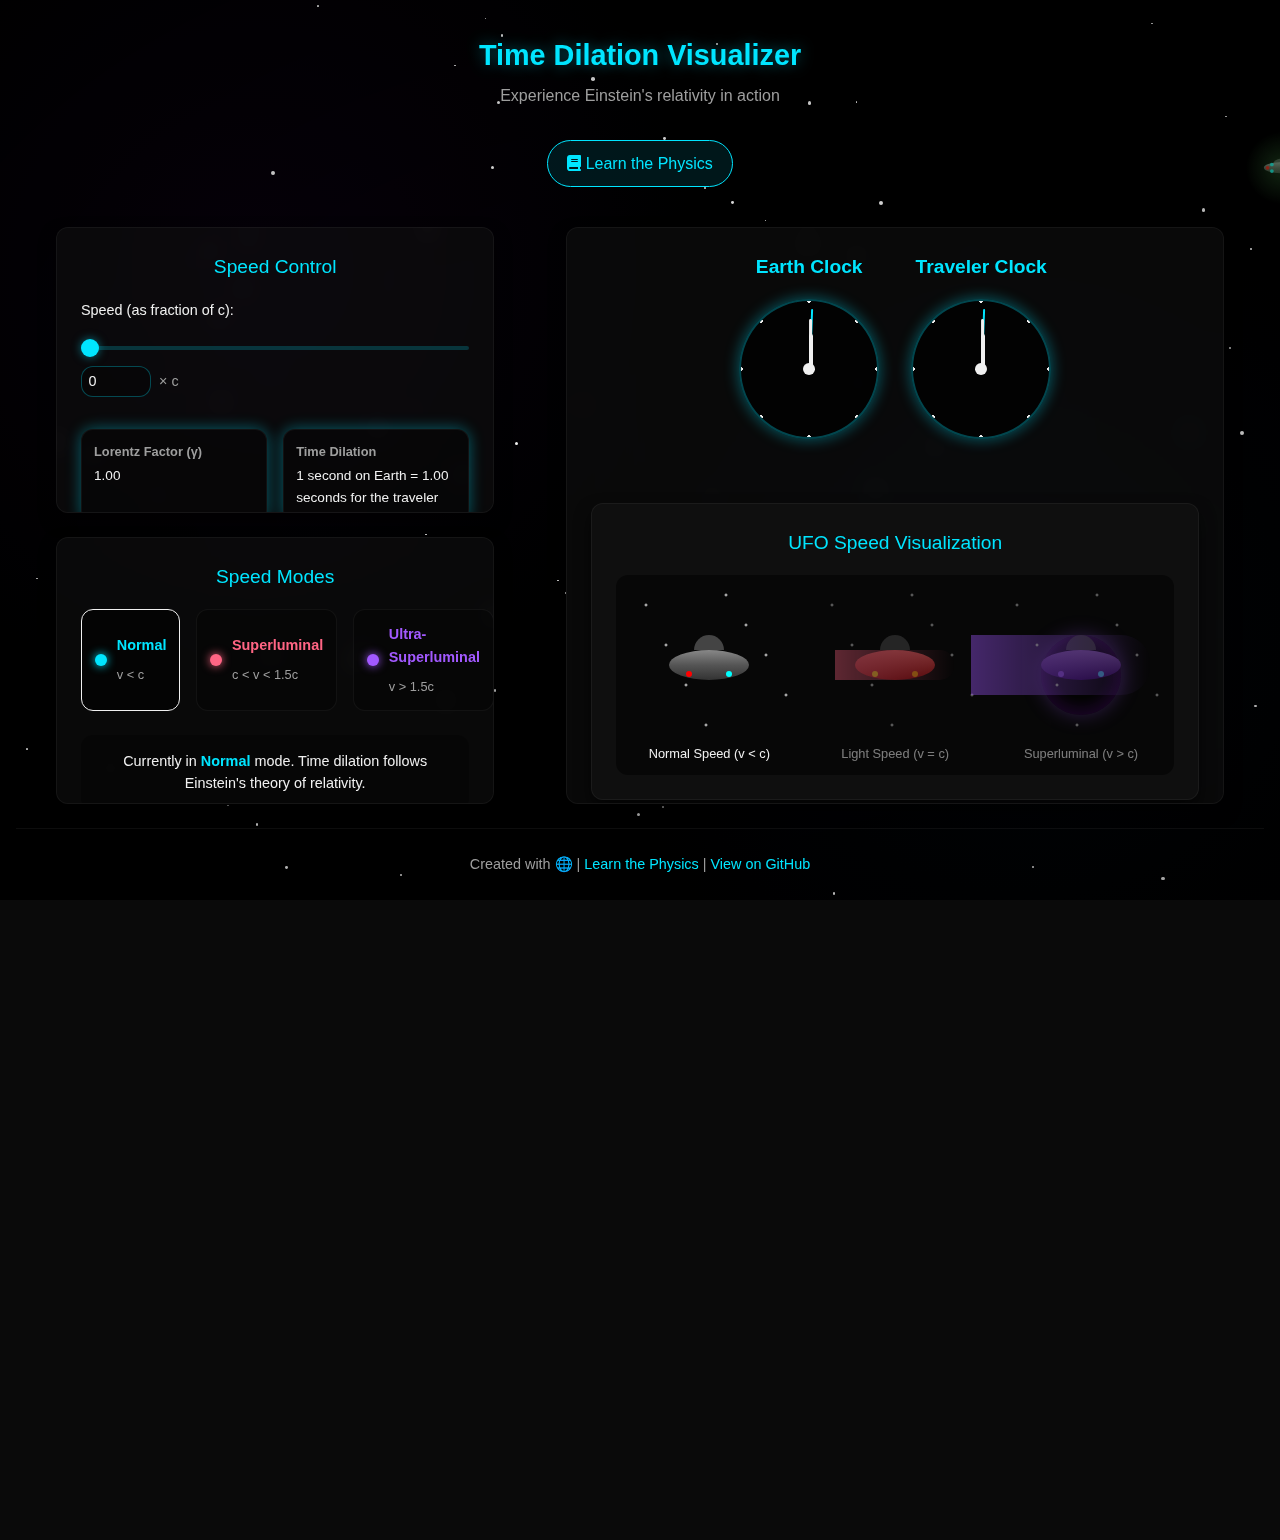
==== commit 2b9a0a4e: "Add files via upload" ====
--- a/index.html
+++ b/index.html
@@ -292,4 +292,4 @@
         });
     </script>
 </body>
-</html> 
+</html> 